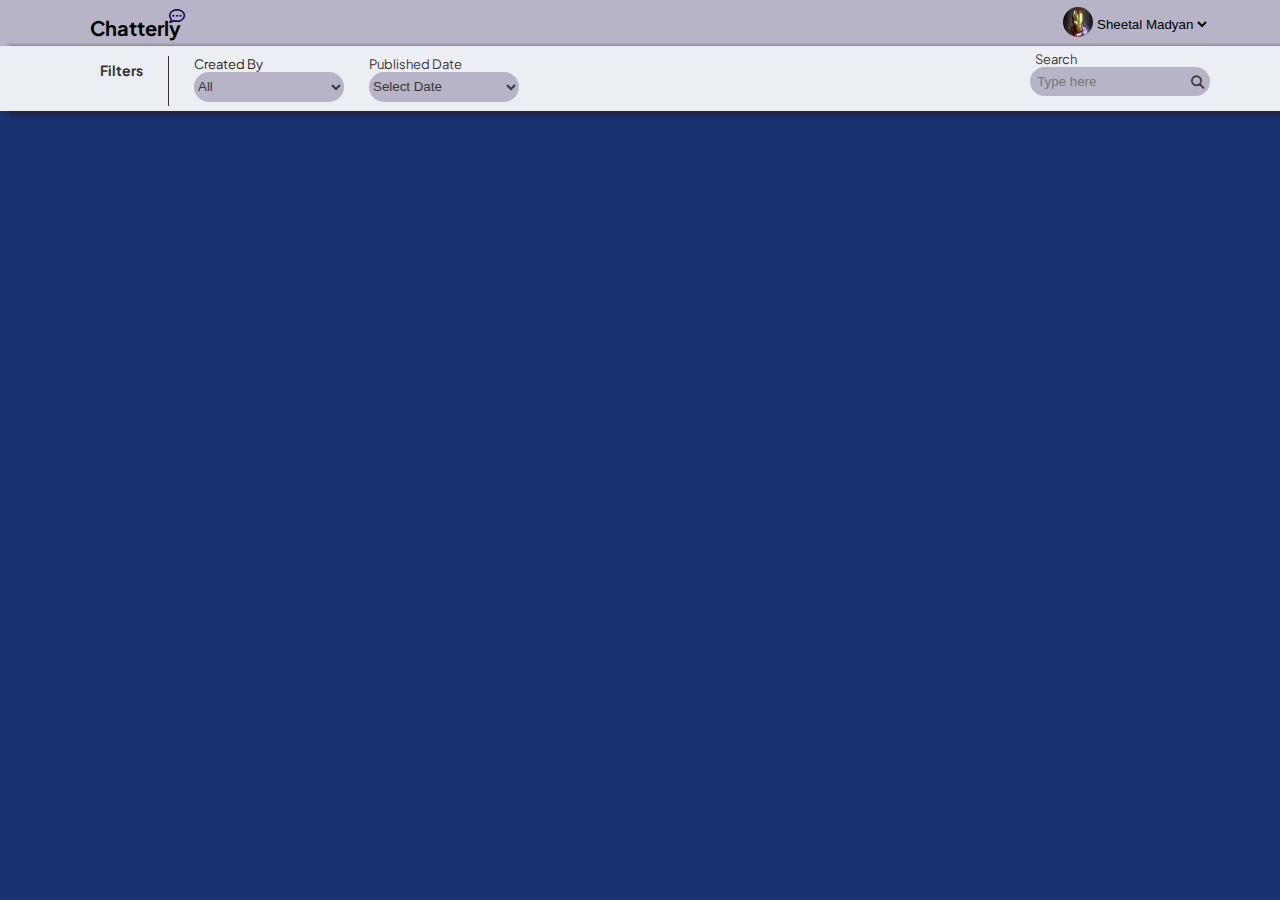
==== chatterly/index.html @ 346fb009 "first commit" ====
<!DOCTYPE html>
<html lang="en">
<head>
    <meta charset="UTF-8">
    <meta name="viewport" content="width=device-width, initial-scale=1.0">
    <title>Chatterly</title>
    <link rel="stylesheet" href="style.css">
    <link rel="stylesheet" href=" https://cdnjs.cloudflare.com/ajax/libs/font-awesome/6.5.1/css/all.min.css">
    <link rel="preconnect" href="https://fonts.googleapis.com">
    <link rel="preconnect" href="https://fonts.gstatic.com" crossorigin>
    <link href="https://fonts.googleapis.com/css2?family=Plus+Jakarta+Sans:ital,wght@0,200..800;1,200..800&display=swap" rel="stylesheet">
</head>

<body>
    <!-- CHATTERLY AND PROFILE-->
    <div class="chatterly">
        <div>
            <span><b>Chatterly</b></span>
            <div class="chat">
                <i class="fa-regular fa-comment-dots"></i>
            </div>
        </div>
        <div class="profile">
            <img src="wallpaper.jpg">
            <select value="name">
                <option>Sheetal Madyan</option>
                <option>Log In</option>
                <option>Log Out</option>
            </select>
        </div>
    </div>
        
    <!-- FILTERS AND SEARCH BAR-->
    <div class="main">
        <div class="head">
            <span class="filter"><b>Filters</b></span>
            <span class="vertical"></span>
            <div class="dropdowns">
                <div class="by">
                    <div id="by">Created By</div>
                        <select value="name" class="all"> <option>All</option>
                        </select>
                </div>
                <div class="date">
                    <div id="date">Published Date</div> 
                        <select value="name" class="selectdate"> <option>Select Date</option>
                        </select>
                </div>
            </div>
        </div>
        <div class="search">
            <span class="text">Search</span>
            <input type="text" placeholder="  Type here">
            <span class="searchicon"><i class="fa-solid fa-magnifying-glass"></i></span>
        </div>
    </div>
   
</body>
</html>
---- chatterly/style.css ----
*{
    margin: 0px;
    padding: 0px;
}
body{
    background-color: #193370;
    font-family: Plus Jakarta Sans;
}
.chatterly{
    display: flex;
    justify-content: space-between;
    background-color: rgb(183, 180, 199);
}
span{
    display: flex;
    justify-content: left;
    margin-left: 90px;
    position: relative;
    top: 15px;
    font-size: 20px;
    font-family: Plus Jakarta Sans;
   
}
.chat{
   margin-left: 169px;
   position: relative;
   top: -20px;
    color: rgb(5, 5, 75);
}
.profile{
    display: flex;
    justify-content: right;
    margin-right: 70px;
    position: relative;
    top: 0px;
    margin-top: 7px;
    margin-bottom: 4px;
}
img{
    width: 30px;
    height: 30px;
    border-radius: 30px;
    display: flex;
    justify-content: right;
}
select{
    border: none;
    background-color: rgb(183, 180, 199);
}
.main{
    display: flex;
    justify-content: space-between;
    background-color: rgb(235, 238, 243);
    height: 65px;
    box-shadow: 10px 2px 4px 2px rgba(29, 28, 28, 0.6);
}
.head{
    display: flex;
    justify-content: space-between;
}
.filter{
    color: rgb(56, 51, 51);
    position: relative;
    margin-bottom: 10px;
    font-size: 14px;
    margin-left: 100px;

}
.vertical{
    border-left: 1px solid rgb(63, 46, 46);
    height: 50px;
    margin-left: 25px;
    position: relative;
    top:10px;
}
.dropdowns{
    display: flex; 
    align-items: center;
    margin-left: 25px;
}
#by{
    color: rgb(44, 36, 36);
    font-size: 13px;
}
.by{
    color: rgb(58, 54, 54);
    font-size: 13px;
}
.all{
    color: rgb(58, 54, 54);
    background-color:  rgb(183, 180, 199);
    width: 150px;
    height: 30px;
    border-radius: 20px;
}
#date{
    color: rgb(58, 54, 54);
    font-size: 13px;
}
.date{
    margin-left: 25px;
    font-size: 13px;
    color: rgb(58, 54, 54);
}

.selectdate{
    color: rgb(58, 54, 54);
    background-color:  rgb(183, 180, 199);
    width: 150px;
    height: 30px;
    border-radius: 20px;
}

.search{
    position: relative;
    top: -10px;
    color: rgb(58, 54, 54);
    margin-right: 70px;
}

.text{
    font-size: 13px;
}

input{
    margin-left: 85px;
    position: relative;
    top: 15px;
    color: rgb(17, 2, 2);
    border-radius: 20px;
    border: none;
    height:29px ;
    width: 180px;
    background-color: rgb(183, 180, 199);
    outline: none;
}

.searchicon{
    position: relative;
    top: -5px;
    font-size: smaller;
    color: rgb(58, 54, 54);
    margin-left: 246px;
}
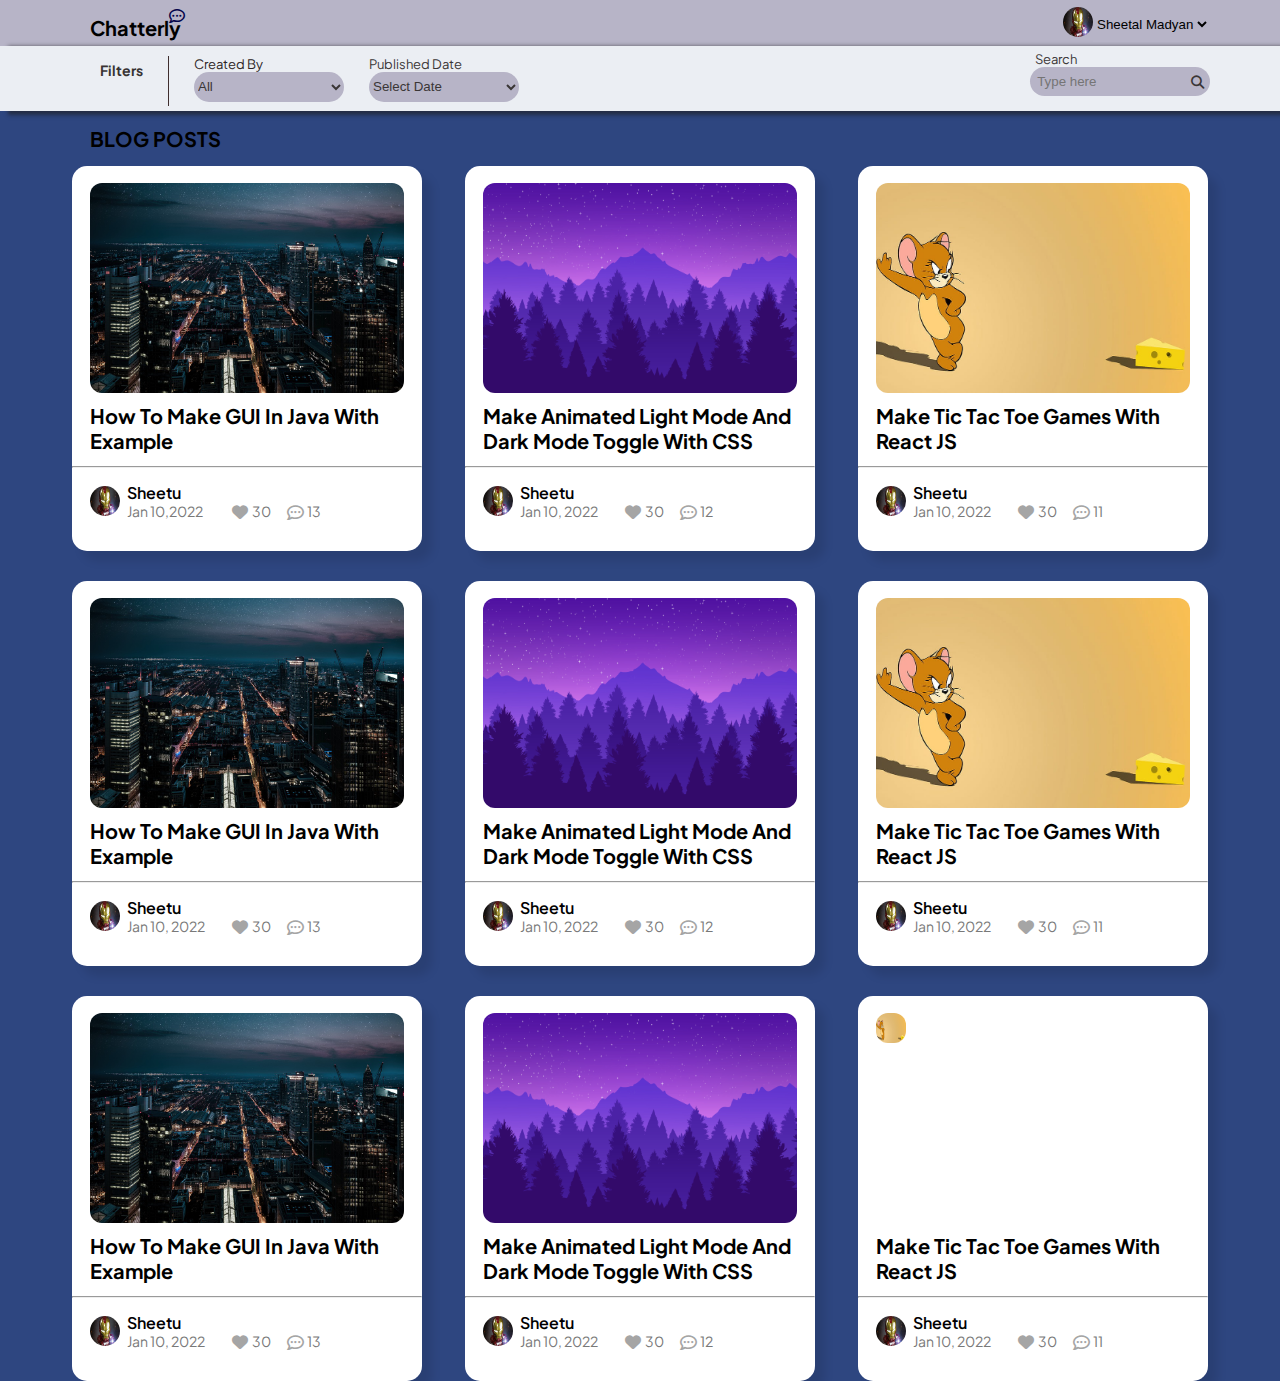
==== commit 19593d37: "changed" ====
--- a/chatterly/index.html
+++ b/chatterly/index.html
@@ -21,7 +21,7 @@
             </div>
         </div>
         <div class="profile">
-            <img src="wallpaper.jpg">
+            <img src="images/profile.jpg">
             <select value="name">
                 <option>Sheetal Madyan</option>
                 <option>Log In</option>
@@ -54,6 +54,163 @@
             <span class="searchicon"><i class="fa-solid fa-magnifying-glass"></i></span>
         </div>
     </div>
+
+    <div>
+        <span><b>BLOG POSTS</b></span>
+    </div>
+        <!-- FIRST COLUMN OF POSTS -->
+        <section class="cards">
+            <div class="card">
+                <div class="img1">
+                    <img src="images/img1.jpg" style="height:210px; width:314px; border-radius:12px;">
+                </div>
+                <p class="card1">How To Make GUI In Java With Example</p>
+                <hr>
+                <div class="pic">
+                    <img src="images/profile.jpg" alt="" width="30" height="30" style="border-radius: 30px;">
+                </div>
+                <span class="pic-text">Sheetu</span>
+                <span class="pic-text2">Jan 10,2022</span>
+                <span class="heart"><i class="fa-solid fa-heart"></i></span>
+                <p class="likes">30</p>
+                <span class="comment"><i class="fa-regular fa-comment-dots"></i></span>
+                <p class="comments">13</p>
+            </div>
+            <div class="card">
+                <div class="img1">
+                    <img src="images/img2.jpg"style="height:210px; width:314px; border-radius:12px;">
+                </div>
+                <p class="card2">Make Animated Light Mode And Dark Mode Toggle With CSS</p>
+                <hr>
+                <div class="pic">
+                    <img src="images/profile.jpg" alt="" width="30" height="30" style="border-radius: 30px;">
+                </div>
+                <span class="pic-text">Sheetu</span>
+                <span class="pic-text2">Jan 10, 2022</span>
+                <span class="heart"><i class="fa-solid fa-heart"></i></span>
+                <p class="likes">30</p>
+                <span class="comment"><i class="fa-regular fa-comment-dots"></i></span>
+                <p class="comments">12</p>
+            </div>
+            <div class="card">
+                <div class="img1">
+                    <img src="images/img3.jpg" style="height:210px; width:314px; border-radius:12px;">
+                </div>
+                <p class="card3">Make Tic Tac Toe Games With React JS</p>
+                <hr>
+                <div class="pic">
+                    <img src="images/profile.jpg" alt="" width="30" height="30" style="border-radius: 30px;">
+                </div>
+                <span class="pic-text">Sheetu</span>
+                <span class="pic-text2">Jan 10, 2022</span>
+                <span class="heart"><i class="fa-solid fa-heart"></i></span>
+                <p class="likes">30</p>
+                <span class="comment"><i class="fa-regular fa-comment-dots"></i></span>
+                <p class="comments">11</p>
+            </div>
+        </section>
+        <!-- SECOND COLUMN OF POSTS -->
+        <section class="cards">
+            <div class="card">
+                <div class="img1">
+                    <img src="images/img1.jpg"style="height:210px; width:314px; border-radius:12px;">
+                </div>
+                <p class="card1">How To Make GUI In Java With Example</p>
+                <hr>
+                <div class="pic">
+                    <img src="images/profile.jpg" alt="" width="30" height="30" style="border-radius: 30px;">
+                </div>
+                <span class="pic-text">Sheetu</span>
+                <span class="pic-text2">Jan 10, 2022</span>
+                <span class="heart"><i class="fa-solid fa-heart"></i></span>
+                <p class="likes">30</p>
+                <span class="comment"><i class="fa-regular fa-comment-dots"></i></span>
+                <p class="comments">13</p>
+            </div>
+            <div class="card">
+                <div class="img1">
+                    <img src="images/img2.jpg" style="height:210px; width:314px; border-radius:12px;">
+                </div>
+                <p class="card2">Make Animated Light Mode And Dark Mode Toggle With CSS</p>
+                <hr>
+                <div class="pic">
+                    <img src="images/profile.jpg" alt="" width="30" height="30" style="border-radius: 30px;">
+                </div>
+                <span class="pic-text">Sheetu</span>
+                <span class="pic-text2">Jan 10, 2022</span>
+                <span class="heart"><i class="fa-solid fa-heart"></i></span>
+                <p class="likes">30</p>
+                <span class="comment"><i class="fa-regular fa-comment-dots"></i></span>
+                <p class="comments">12</p>
+            </div>
+            <div class="card">
+                <div class="img1">
+                    <img src="images/img3.jpg" style="height:210px; width:314px; border-radius:12px;">
+                </div>
+                <p class="card3">Make Tic Tac Toe Games With React JS</p>
+                <hr>
+                <div class="pic">
+                    <img src="images/profile.jpg" alt="" width="30" height="30" style="border-radius: 30px;">
+                </div>
+                <span class="pic-text">Sheetu</span>
+                <span class="pic-text2">Jan 10, 2022</span>
+                <span class="heart"><i class="fa-solid fa-heart"></i></span>
+                <p class="likes">30</p>
+                <span class="comment"><i class="fa-regular fa-comment-dots"></i></span>
+                <p class="comments">11</p>
+            </div>
+        </section>
+        <!-- THIRD COLUMN OF POSTS -->
+        <section class="cards">
+            <div class="card">
+                <div class="img1">
+                    <img src="images/img1.jpg" style="height:210px; width:314px; border-radius:12px;">
+                </div>
+                <p class="card1">How To Make GUI In Java With Example </p>
+                <hr>
+                <div class="pic">
+                    <img src="images/profile.jpg" alt="" width="30" height="30" style="border-radius: 30px;">
+                </div>
+                <span class="pic-text">Sheetu</span>
+                <span class="pic-text2">Jan 10, 2022</span>
+                <span class="heart"><i class="fa-solid fa-heart"></i></span>
+                <p class="likes">30</p>
+                <span class="comment"><i class="fa-regular fa-comment-dots"></i></span>
+                <p class="comments">13</p>
+            </div>
+            <div class="card">
+                <div class="img1">
+                    <img src="images/img2.jpg" style="height:210px; width:314px; border-radius:12px;">
+                </div>
+                <p class="card2">Make Animated Light Mode And Dark Mode Toggle With CSS</p>
+                <hr>
+                <div class="pic">
+                    <img src="images/profile.jpg" alt="" width="30" height="30" style="border-radius: 30px;">
+                </div>
+                <span class="pic-text">Sheetu</span>
+                <span class="pic-text2">Jan 10, 2022</span>
+                <span class="heart"><i class="fa-solid fa-heart"></i></span>
+                <p class="likes">30</p>
+                <span class="comment"><i class="fa-regular fa-comment-dots"></i></span>
+                <p class="comments">12</p>
+            </div>
+            <div class="card">
+                <div class="img1">
+                    <img src="images/img3.jpg" width="310" height="200" style="border-radius:12px ;">
+                </div>
+                <p class="card3">Make Tic Tac Toe Games With React JS</p>
+                <hr>
+                <div class="pic">
+                    <img src="images/profile.jpg" alt="" width="30" height="30" style="border-radius: 30px;">
+                </div>
+                <span class="pic-text">Sheetu</span>
+                <span class="pic-text2">Jan 10, 2022</span>
+                <span class="heart"><i class="fa-solid fa-heart"></i></span>
+                <p class="likes">30</p>
+                <span class="comment"><i class="fa-regular fa-comment-dots"></i></span>
+                <p class="comments">11</p>
+            </div>
+        </section>
    
 </body>
 </html>--- a/chatterly/style.css
+++ b/chatterly/style.css
@@ -1,17 +1,20 @@
-*{
+* {
     margin: 0px;
     padding: 0px;
 }
-body{
-    background-color: #193370;
-    font-family: Plus Jakarta Sans;
-}
-.chatterly{
+
+body {
+    background-color: #2e4680;
+    font-family: Plus Jakarta Sans;
+}
+
+.chatterly {
     display: flex;
     justify-content: space-between;
     background-color: rgb(183, 180, 199);
 }
-span{
+
+span {
     display: flex;
     justify-content: left;
     margin-left: 90px;
@@ -19,15 +22,17 @@
     top: 15px;
     font-size: 20px;
     font-family: Plus Jakarta Sans;
-   
-}
-.chat{
-   margin-left: 169px;
-   position: relative;
-   top: -20px;
+
+}
+
+.chat {
+    margin-left: 169px;
+    position: relative;
+    top: -20px;
     color: rgb(5, 5, 75);
 }
-.profile{
+
+.profile {
     display: flex;
     justify-content: right;
     margin-right: 70px;
@@ -36,29 +41,34 @@
     margin-top: 7px;
     margin-bottom: 4px;
 }
-img{
+
+img {
     width: 30px;
     height: 30px;
     border-radius: 30px;
     display: flex;
     justify-content: right;
 }
-select{
+
+select {
     border: none;
     background-color: rgb(183, 180, 199);
 }
-.main{
+
+.main {
     display: flex;
     justify-content: space-between;
     background-color: rgb(235, 238, 243);
     height: 65px;
     box-shadow: 10px 2px 4px 2px rgba(29, 28, 28, 0.6);
 }
-.head{
+
+.head {
     display: flex;
     justify-content: space-between;
 }
-.filter{
+
+.filter {
     color: rgb(56, 51, 51);
     position: relative;
     margin-bottom: 10px;
@@ -66,79 +76,245 @@
     margin-left: 100px;
 
 }
-.vertical{
+
+.vertical {
     border-left: 1px solid rgb(63, 46, 46);
     height: 50px;
     margin-left: 25px;
     position: relative;
-    top:10px;
-}
-.dropdowns{
-    display: flex; 
+    top: 10px;
+}
+
+.dropdowns {
+    display: flex;
     align-items: center;
     margin-left: 25px;
 }
-#by{
+
+#by {
     color: rgb(44, 36, 36);
     font-size: 13px;
 }
-.by{
-    color: rgb(58, 54, 54);
-    font-size: 13px;
-}
-.all{
-    color: rgb(58, 54, 54);
-    background-color:  rgb(183, 180, 199);
+
+.by {
+    color: rgb(58, 54, 54);
+    font-size: 13px;
+}
+
+.all {
+    color: rgb(58, 54, 54);
+    background-color: rgb(183, 180, 199);
     width: 150px;
     height: 30px;
     border-radius: 20px;
 }
-#date{
-    color: rgb(58, 54, 54);
-    font-size: 13px;
-}
-.date{
+
+#date {
+    color: rgb(58, 54, 54);
+    font-size: 13px;
+}
+
+.date {
     margin-left: 25px;
     font-size: 13px;
     color: rgb(58, 54, 54);
 }
 
-.selectdate{
-    color: rgb(58, 54, 54);
-    background-color:  rgb(183, 180, 199);
+.selectdate {
+    color: rgb(58, 54, 54);
+    background-color: rgb(183, 180, 199);
     width: 150px;
     height: 30px;
     border-radius: 20px;
 }
 
-.search{
+.search {
     position: relative;
     top: -10px;
     color: rgb(58, 54, 54);
     margin-right: 70px;
 }
 
-.text{
-    font-size: 13px;
-}
-
-input{
+.text {
+    font-size: 13px;
+}
+
+input {
     margin-left: 85px;
     position: relative;
     top: 15px;
     color: rgb(17, 2, 2);
     border-radius: 20px;
     border: none;
-    height:29px ;
+    height: 29px;
     width: 180px;
     background-color: rgb(183, 180, 199);
     outline: none;
 }
 
-.searchicon{
+.searchicon {
     position: relative;
     top: -5px;
     font-size: smaller;
     color: rgb(58, 54, 54);
     margin-left: 246px;
+}
+
+.cards {
+    display: flex;
+    justify-content: center;
+    margin-top: 30px;
+    margin-left: 50px;
+    margin-right: 50px;
+}
+
+.card {
+    height: 385px;
+    width: 350px;
+    background: #FFFFFF;
+    margin: 0 auto;
+    border-radius: 15px;
+    overflow: hidden;
+    box-shadow: 10px 10px 10px rgba(0, 0, 0, 0.1);
+    flex-wrap: wrap;
+}
+
+.img1 {
+    width: 300px;
+    height: 200px;
+    position: relative;
+    top: 17px;
+    left: 18px;
+    gap: 0px;
+    border-radius: 12.6px;
+}
+
+hr {
+    position: relative;
+    top: 50px;
+    color: #2c2727;
+}
+
+.card1 {
+    width: 310px;
+    height: 50px;
+    position: relative;
+    top: 37px;
+    left: 18px;
+    gap: 0px;
+    opacity: 0px;
+    font-family: Plus Jakarta Sans;
+    font-size: 20px;
+    font-weight: 700;
+    line-height: 25.2px;
+    text-align: left;
+
+}
+
+.pic {
+    width: 30px;
+    height: 30px;
+    border-radius: 30px;
+    display: flex;
+    position: relative;
+    margin-left: 18px;
+    top: 68px;
+}
+
+.pic-text {
+    position: relative;
+    top: 35px;
+    margin-left: 55px;
+    font-family: Plus Jakarta Sans;
+    font-size: 16px;
+    font-weight: 600;
+    line-height: 20.16px;
+    text-align: left;
+}
+
+.pic-text2 {
+    position: relative;
+    top: 35px;
+    margin-left: 55px;
+    font-family: Plus Jakarta Sans;
+    font-size: 14px;
+    font-weight: 400;
+    line-height: 17.64px;
+    text-align: left;
+    color: #797979;
+}
+
+.heart {
+    width: 12px;
+    height: 10px;
+    font-size: 16px;
+    top: 18px;
+    left: 70px;
+    gap: 0px;
+    opacity: 0px;
+    color: #A5A5A5;
+
+}
+
+.likes {
+    position: relative;
+    top: 8px;
+    left: 180px;
+    font-size: 14px;
+    font-weight: 400;
+    line-height: 15.12px;
+    text-align: left;
+    color: #787878;
+}
+
+.comment {
+    width: 15px;
+    height: 13px;
+    font-size: 17px;
+    top: -7px;
+    left: 125px;
+    gap: 0px;
+    opacity: 0px;
+    color: #A5A5A5;
+}
+
+.comments {
+    position: relative;
+    top: -20px;
+    left: 235px;
+    font-size: 14px;
+    font-weight: 400;
+    line-height: 15.12px;
+    text-align: left;
+    color: #787878;
+}
+
+.card2 {
+    width: 310px;
+    height: 50px;
+    position: relative;
+    top: 37px;
+    left: 18px;
+    gap: 0px;
+    opacity: 0px;
+    font-family: Plus Jakarta Sans;
+    font-size: 20px;
+    font-weight: 700;
+    line-height: 25.2px;
+    text-align: left;
+}
+
+.card3 {
+    width: 310px;
+    height: 50px;
+    position: relative;
+    top: 37px;
+    left: 18px;
+    gap: 0px;
+    opacity: 0px;
+    font-family: Plus Jakarta Sans;
+    font-size: 20px;
+    font-weight: 700;
+    line-height: 25.2px;
+    text-align: left;
 }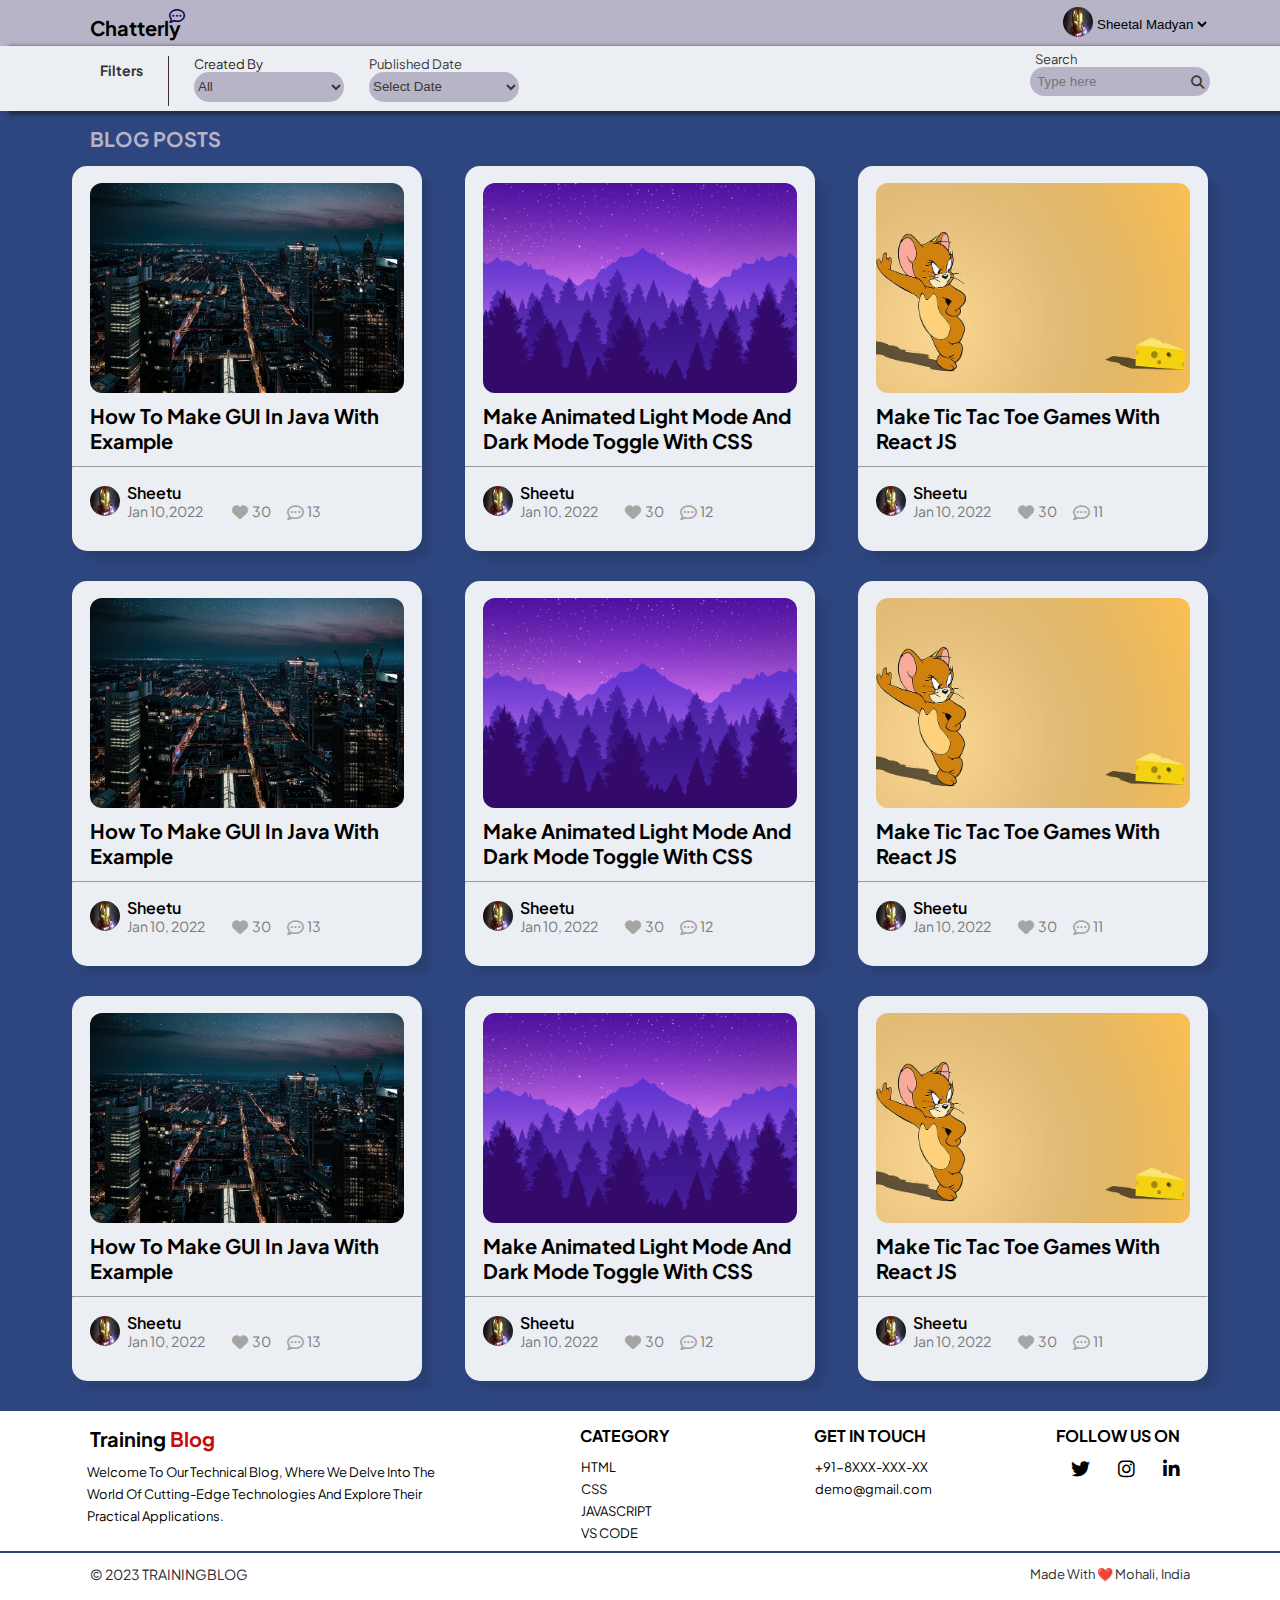
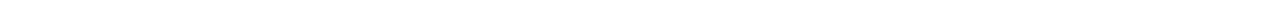
==== commit 05243619: "changed" ====
--- a/chatterly/index.html
+++ b/chatterly/index.html
@@ -38,12 +38,14 @@
             <div class="dropdowns">
                 <div class="by">
                     <div id="by">Created By</div>
-                        <select value="name" class="all"> <option>All</option>
+                        <select value="name" class="all"> 
+                            <option>All</option>
                         </select>
                 </div>
                 <div class="date">
                     <div id="date">Published Date</div> 
-                        <select value="name" class="selectdate"> <option>Select Date</option>
+                        <select value="name" class="selectdate"> 
+                            <option>Select Date</option>
                         </select>
                 </div>
             </div>
@@ -56,7 +58,7 @@
     </div>
 
     <div>
-        <span><b>BLOG POSTS</b></span>
+        <span style="color: rgb(183, 180, 199);"><b>BLOG POSTS</b></span>
     </div>
         <!-- FIRST COLUMN OF POSTS -->
         <section class="cards">
@@ -196,7 +198,7 @@
             </div>
             <div class="card">
                 <div class="img1">
-                    <img src="images/img3.jpg" width="310" height="200" style="border-radius:12px ;">
+                    <img src="images/img3.jpg" style="height:210px; width:314px; border-radius:12px;">
                 </div>
                 <p class="card3">Make Tic Tac Toe Games With React JS</p>
                 <hr>
@@ -212,5 +214,44 @@
             </div>
         </section>
    
+        <div class="bottom">
+            <div class="Training-blog">
+                <span class="training"><b>Training </b></span>
+                <span class="blog"><b>Blog</b></span>
+                <pre class="para">
+                Welcome To Our Technical Blog, Where We Delve Into The
+                World Of Cutting-Edge Technologies And Explore Their
+                Practical Applications.
+                </pre>
+            </div>
+            <div class="category">
+                <span class="category1">CATEGORY</span>
+                <pre class="list">
+                HTML
+                CSS
+                JAVASCRIPT
+                VS CODE
+                </pre>
+            </div>
+            <div class="in-touch">
+                <span class="get">GET IN TOUCH</span>
+                <pre class="contact">
+                +91-8XXX-XXX-XX
+                demo@gmail.com
+                </pre>
+            </div>
+            <div class="follow">
+                <span class="us">FOLLOW US ON</span>
+                <div class="icons">
+                    <i class="fa-brands fa-twitter"></i>
+                    <i class="fa-brands fa-instagram"></i>
+                    <i class="fa-brands fa-linkedin-in"></i>
+                </div>
+            </div>
+        </div>
+        <div class="footer">
+            <div class="copyright">© 2023 TRAININGBLOG</div>
+            <div class="made">Made With ❤️ Mohali, India</div>
+        </div>
 </body>
 </html>--- a/chatterly/style.css
+++ b/chatterly/style.css
@@ -171,7 +171,7 @@
 .card {
     height: 385px;
     width: 350px;
-    background: #FFFFFF;
+    background:  rgb(235, 238, 243);
     margin: 0 auto;
     border-radius: 15px;
     overflow: hidden;
@@ -317,4 +317,94 @@
     font-weight: 700;
     line-height: 25.2px;
     text-align: left;
+}
+
+.bottom{
+    display: flex;
+    justify-content: space-between;
+    background-color: white;
+    height: 140px;
+    margin-top: 30px;
+    box-shadow: 1px 2px 4px 1px rgba(60,60,60,0.2);
+    font-family: Plus Jakarta Sans;
+}
+.bottom .blog{
+    color: rgb(197, 12, 12);
+    position: relative;
+    top: -10px;
+    margin-left: 170px;
+    
+}
+.para{
+    font-weight: 400;
+    font-size: 13px;
+    line-height: 22px;
+    margin-left: 55px;
+    font-family: Plus Jakarta Sans;
+}
+.category1{
+    font-weight: 700;
+    line-height: 20.16px;
+    margin-left: 111px;
+    font-size: 16px;
+}
+.list{
+    position: relative;
+    top: 25px;
+    line-height: 22px;
+    font-family: Plus Jakarta Sans;
+    margin-left: 80px;
+    font-size: small;
+}
+.get{
+    font-weight: 700;
+    line-height: 20.16px;
+    margin-left: 111px;
+    font-size: 16px;
+}
+.contact{
+    position: relative;
+    top: 25px;
+    line-height: 22px;
+    font-family: Plus Jakarta Sans;
+    margin-left: 80px;
+    font-size: small;
+}
+.us{
+    font-weight: 700;
+    line-height: 20.16px;
+    text-align: justified;
+    margin-right: 100px;
+    font-size: 16px;
+}
+.icons{
+    display: flex;
+    justify-content: space-between;
+    margin: 0px 100px 0px 105px;
+    position: relative;
+    top: 29px;
+    font-size:19px ;
+}
+.footer{
+    height: 50px;
+    display: flex;
+    justify-content: space-between;
+    background-color: white ;
+    margin-top: 2px;
+}
+.copyright{
+    font-weight: 400;
+    line-height: 17.64px;
+    text-align: justified;
+    color: #2B2C34;
+    margin: 13px 90px;
+    font-size: 14px;
+}
+.made{
+    font-weight: 400;
+    line-height: 16.38px;
+    text-align: justified;
+    color: #2B2C34;
+    margin: 13px 90px;
+    font-size: 13px;
 }